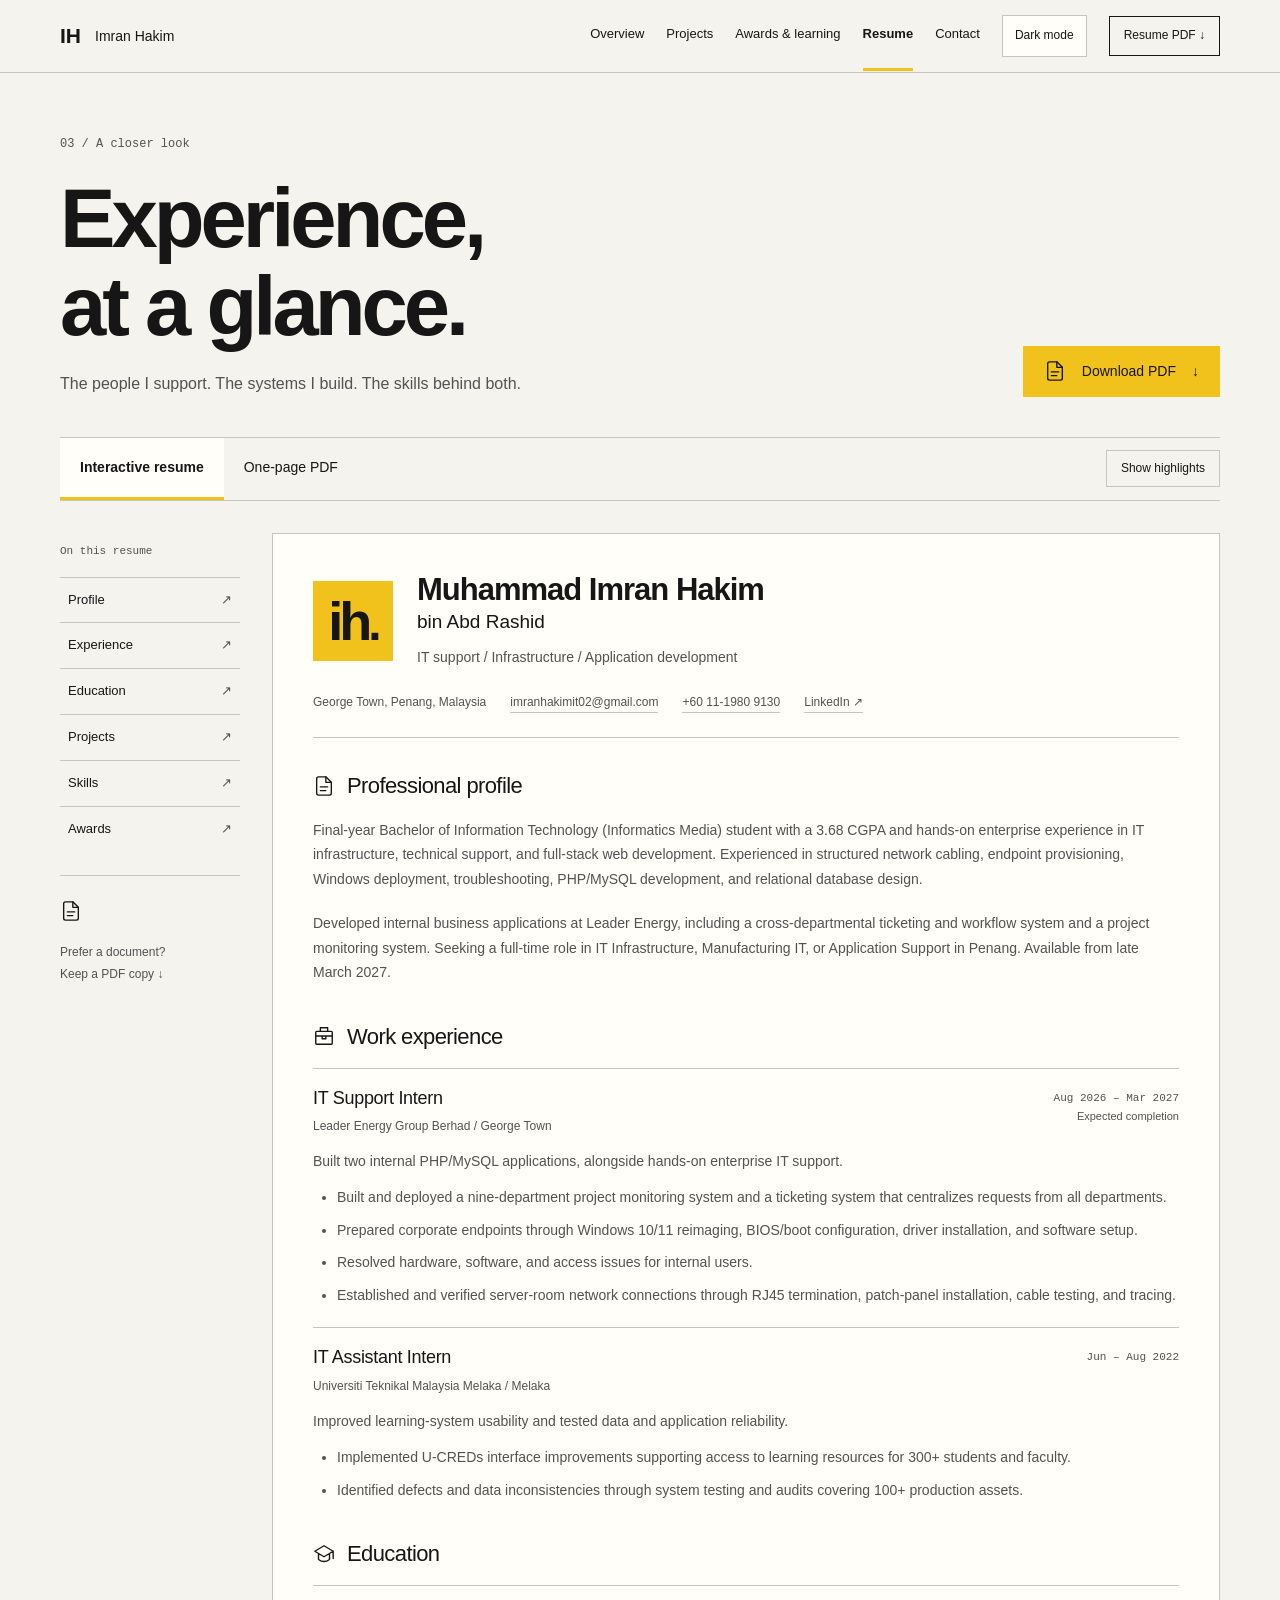
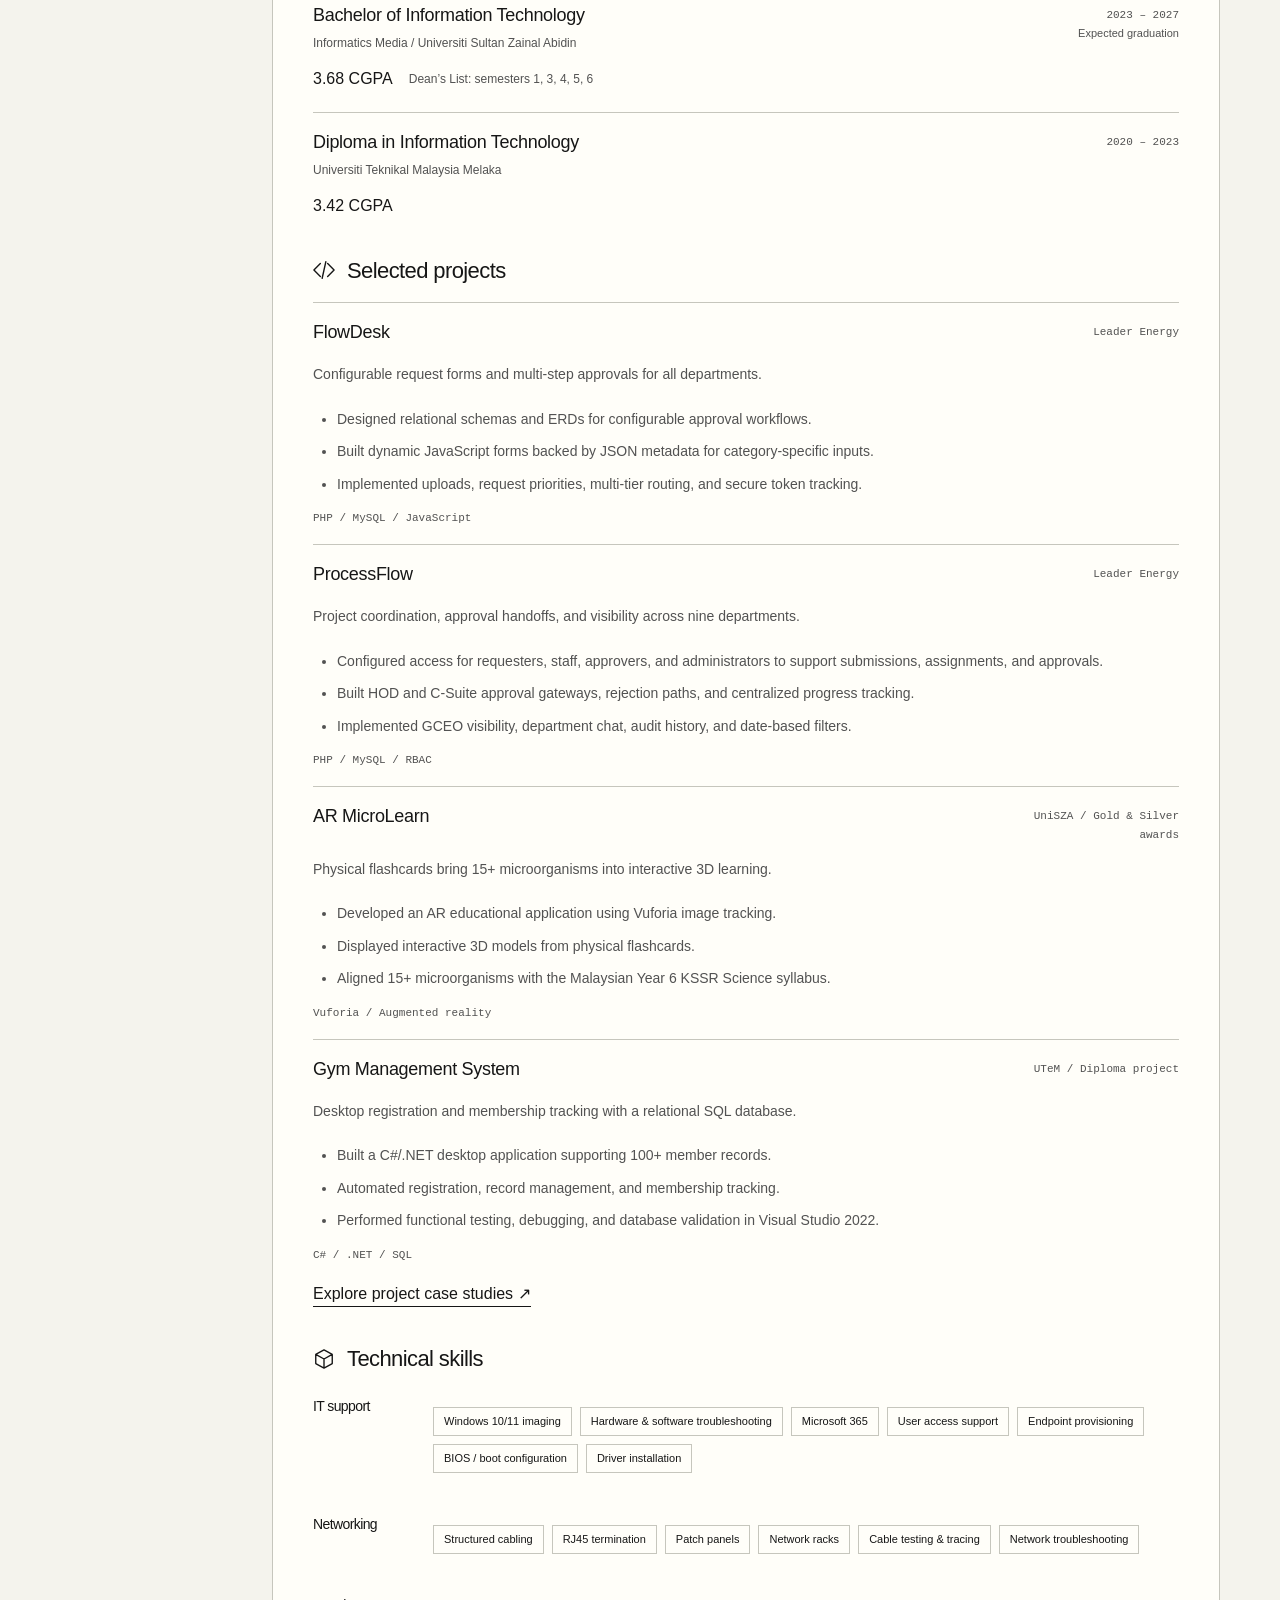
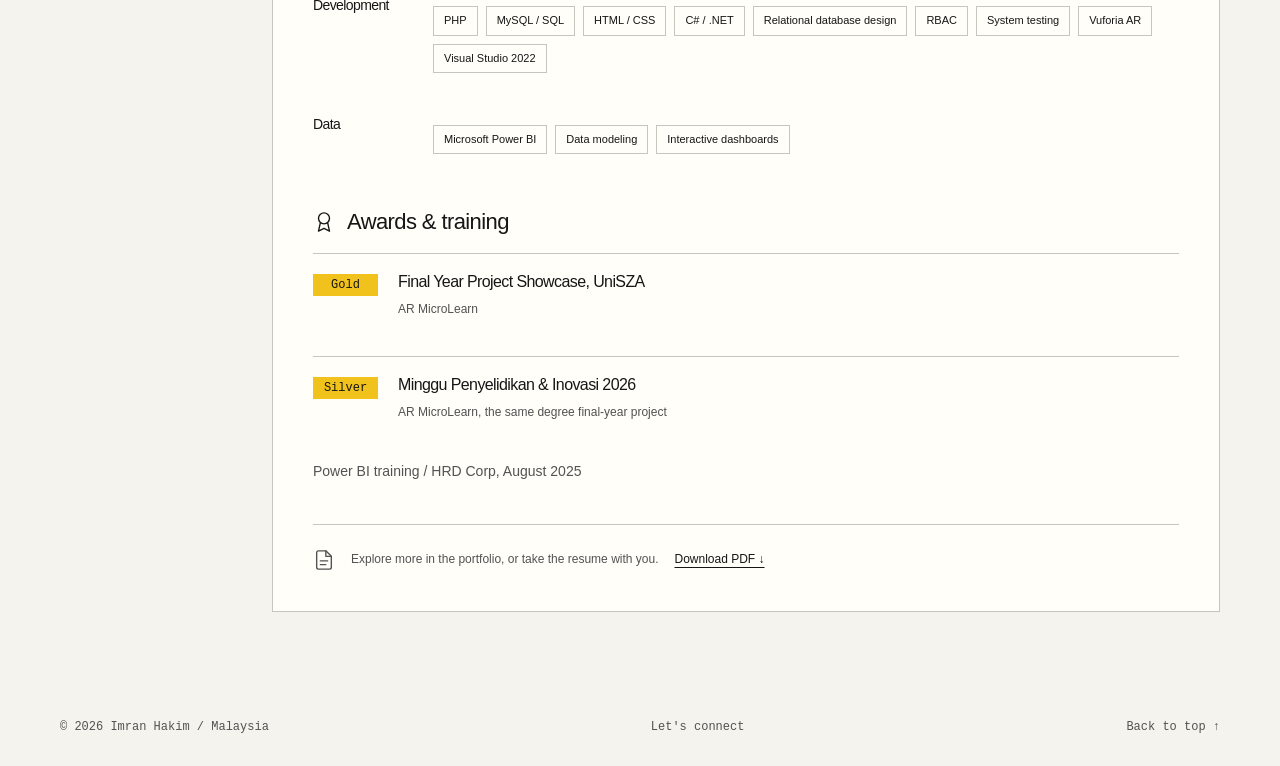
==== resume.html @ 1a6ebb94 "Add files via upload" ====
<!doctype html>
<html lang="en">

  <head>
    <meta charset="utf-8">
    <meta name="viewport" content="width=device-width,initial-scale=1">
    <meta name="description" content="Muhammad Imran Hakim: IT support, infrastructure and application development portfolio.">
    <title>Resume | Imran Hakim</title>
    <link rel="stylesheet" href="styles.css">
    <script src="app.js" defer></script>
  </head>

  <body>
    <a class="skip" href="#main">Skip to content</a>

    <header>
      <nav class="wrap" aria-label="Main navigation">
        <a class="brand" href="index.html" aria-label="Imran Hakim home">IH<span class="brand-name">Imran Hakim</span>
        </a>
        <button id="menu" aria-expanded="false" aria-controls="links">Menu</button>
        <div id="links" class="">
          <a href="index.html">Overview</a>
          <a href="project.html">Projects</a>
          <a href="certs.html">Awards &amp; learning</a>
          <a href="resume.html" aria-current="page">Resume</a>
          <a href="contact.html">Contact</a>
          <button id="theme-toggle" aria-label="Switch colour theme" aria-pressed="false">Dark mode</button>
          <a class="resume" href="assets/Resume_Muhammad%20Imran%20Hakim.pdf" download="">Resume PDF <span aria-hidden="true">↓</span>
          </a>
        </div>
      </nav>
    </header>
    <main id="main">
      <section class="wrap resume-intro">
        <div>
          <span class="page-index">03 / A closer look</span>
          <h1>Experience,<br/>at a glance.</h1>
          <p>The people I support. The systems I build. The skills behind both.</p>
        </div>
        <a class="button" href="assets/Resume_Muhammad%20Imran%20Hakim.pdf" download="">
          <svg width="22" height="22" viewBox="0 0 24 24" fill="none" stroke="currentColor" stroke-width="1.5" stroke-linecap="round" stroke-linejoin="round" aria-hidden="true">
            <path d="M14 2H6a2 2 0 0 0-2 2v16a2 2 0 0 0 2 2h12a2 2 0 0 0 2-2V8z">
            </path>
            <path d="M14 2v6h6M8 13h8M8 17h6">
            </path>
          </svg>Download PDF <span aria-hidden="true">↓</span>
        </a>
      </section>
      <section class="wrap resume-workspace" aria-label="Interactive resume">
        <div class="resume-toolbar">
          <div class="resume-views" role="group" aria-label="Resume format">
            <button data-resume-view="web" aria-pressed="true">Interactive resume</button>
            <button data-resume-view="pdf" aria-pressed="false">One-page PDF</button>
          </div>
          <button class="resume-density" aria-pressed="false">Show highlights</button>
        </div>
        <div class="resume-layout">
          <aside class="resume-sidebar">
            <span class="resume-sidebar-label">On this resume</span>
            <nav aria-label="resume sections">
              <a href="#resume-profile">Profile<span aria-hidden="true">↗</span>
              </a>
              <a href="#resume-experience">Experience<span aria-hidden="true">↗</span>
              </a>
              <a href="#resume-education">Education<span aria-hidden="true">↗</span>
              </a>
              <a href="#resume-projects">Projects<span aria-hidden="true">↗</span>
              </a>
              <a href="#resume-skills">Skills<span aria-hidden="true">↗</span>
              </a>
              <a href="#resume-awards">Awards<span aria-hidden="true">↗</span>
              </a>
            </nav>
            <div class="resume-sidebar-note">
              <svg width="22" height="22" viewBox="0 0 24 24" fill="none" stroke="currentColor" stroke-width="1.5" stroke-linecap="round" stroke-linejoin="round" aria-hidden="true">
                <path d="M14 2H6a2 2 0 0 0-2 2v16a2 2 0 0 0 2 2h12a2 2 0 0 0 2-2V8z">
                </path>
                <path d="M14 2v6h6M8 13h8M8 17h6">
                </path>
              </svg>
              <p>Prefer a document?<br/>
                <a href="assets/Resume_Muhammad%20Imran%20Hakim.pdf" download="">Keep a PDF copy ↓</a>
              </p>
            </div>
          </aside>
          <article class="resume-sheet" aria-label="Muhammad Imran Hakim resume">
            <div class="cv-masthead">
              <div class="cv-logo" aria-hidden="true">ih<span>.</span>
              </div>
              <div>
                <h2>Muhammad Imran Hakim<span>bin Abd Rashid</span>
                </h2>
                <p>IT support / Infrastructure / Application development</p>
              </div>
            </div>
            <div class="cv-contact">
              <span>George Town, Penang, Malaysia</span>
              <a href="mailto:imranhakimit02@gmail.com">imranhakimit02@gmail.com</a>
              <a href="tel:+601119809130">+60 11-1980 9130</a>
              <a href="https://www.linkedin.com/in/imran-hakim-0b195a366/" target="_blank" rel="noopener noreferrer">LinkedIn ↗</a>
            </div>
            <section>
              <h2 id="resume-profile" class="cv-heading">
                <svg width="22" height="22" viewBox="0 0 24 24" fill="none" stroke="currentColor" stroke-width="1.5" stroke-linecap="round" stroke-linejoin="round" aria-hidden="true">
                  <path d="M14 2H6a2 2 0 0 0-2 2v16a2 2 0 0 0 2 2h12a2 2 0 0 0 2-2V8z">
                  </path>
                  <path d="M14 2v6h6M8 13h8M8 17h6">
                  </path>
                </svg>Professional profile</h2>
              <p>Final-year Bachelor of Information Technology (Informatics Media) student with a 3.68 CGPA and hands-on enterprise experience in IT infrastructure, technical support, and full-stack web development. Experienced in structured network cabling, endpoint provisioning, Windows deployment, troubleshooting, PHP/MySQL development, and relational database design.</p>
              <p class="cv-detail">Developed internal business applications at Leader Energy, including a cross-departmental ticketing and workflow system and a project monitoring system. Seeking a full-time role in IT Infrastructure, Manufacturing IT, or Application Support in Penang. Available from late March 2027.</p>
            </section>
            <section>
              <h2 id="resume-experience" class="cv-heading">
                <svg width="22" height="22" viewBox="0 0 24 24" fill="none" stroke="currentColor" stroke-width="1.5" stroke-linecap="round" stroke-linejoin="round" aria-hidden="true">
                  <rect x="3" y="7" width="18" height="14" rx="1">
                  </rect>
                  <path d="M8 7V3h8v4M3 12h18M10 12v3h4v-3">
                  </path>
                </svg>Work experience</h2>
              <div class="cv-entry">
                <div class="cv-entry-top">
                  <div>
                    <h3>IT Support Intern</h3>
                    <p>Leader Energy Group Berhad / George Town</p>
                  </div>
                  <span>Aug 2026 – Mar 2027<br/>
                    <small>Expected completion</small>
                  </span>
                </div>
                <p class="cv-highlight">Built two internal PHP/MySQL applications, alongside hands-on enterprise IT support.</p>
                <ul class="cv-detail">
                  <li>Built and deployed a nine-department project monitoring system and a ticketing system that centralizes requests from all departments.</li>
                  <li>Prepared corporate endpoints through Windows 10/11 reimaging, BIOS/boot configuration, driver installation, and software setup.</li>
                  <li>Resolved hardware, software, and access issues for internal users.</li>
                  <li>Established and verified server-room network connections through RJ45 termination, patch-panel installation, cable testing, and tracing.</li>
                </ul>
              </div>
              <div class="cv-entry">
                <div class="cv-entry-top">
                  <div>
                    <h3>IT Assistant Intern</h3>
                    <p>Universiti Teknikal Malaysia Melaka / Melaka</p>
                  </div>
                  <span>Jun – Aug 2022</span>
                </div>
                <p class="cv-highlight">Improved learning-system usability and tested data and application reliability.</p>
                <ul class="cv-detail">
                  <li>Implemented U-CREDs interface improvements supporting access to learning resources for 300+ students and faculty.</li>
                  <li>Identified defects and data inconsistencies through system testing and audits covering 100+ production assets.</li>
                </ul>
              </div>
            </section>
            <section>
              <h2 id="resume-education" class="cv-heading">
                <svg width="22" height="22" viewBox="0 0 24 24" fill="none" stroke="currentColor" stroke-width="1.5" stroke-linecap="round" stroke-linejoin="round" aria-hidden="true">
                  <path d="m2 9 10-6 10 6-10 6zM6 12v6c4 3 8 3 12 0v-6M22 9v8">
                  </path>
                </svg>Education</h2>
              <div class="cv-entry">
                <div class="cv-entry-top">
                  <div>
                    <h3>Bachelor of Information Technology</h3>
                    <p>Informatics Media / Universiti Sultan Zainal Abidin</p>
                  </div>
                  <span>2023 – 2027<br/>
                    <small>Expected graduation</small>
                  </span>
                </div>
                <div class="cv-academic">
                  <strong>3.68 CGPA</strong>
                  <span>Dean’s List: semesters 1, 3, 4, 5, 6</span>
                </div>
              </div>
              <div class="cv-entry">
                <div class="cv-entry-top">
                  <div>
                    <h3>Diploma in Information Technology</h3>
                    <p>Universiti Teknikal Malaysia Melaka</p>
                  </div>
                  <span>2020 – 2023</span>
                </div>
                <div class="cv-academic">
                  <strong>3.42 CGPA</strong>
                </div>
              </div>
            </section>
            <section>
              <h2 id="resume-projects" class="cv-heading">
                <svg width="22" height="22" viewBox="0 0 24 24" fill="none" stroke="currentColor" stroke-width="1.5" stroke-linecap="round" stroke-linejoin="round" aria-hidden="true">
                  <path d="m8 5-7 7 7 7M16 5l7 7-7 7M14 3l-4 18">
                  </path>
                </svg>Selected projects</h2>
              <div class="cv-projects">
                <div class="cv-entry">
                  <div class="cv-entry-top">
                    <h3>FlowDesk</h3>
                    <span>Leader Energy</span>
                  </div>
                  <p>Configurable request forms and multi-step approvals for all departments.</p>
                  <ul class="cv-detail">
                    <li>Designed relational schemas and ERDs for configurable approval workflows.</li>
                    <li>Built dynamic JavaScript forms backed by JSON metadata for category-specific inputs.</li>
                    <li>Implemented uploads, request priorities, multi-tier routing, and secure token tracking.</li>
                  </ul>
                  <span class="cv-stack">PHP / MySQL / JavaScript</span>
                </div>
                <div class="cv-entry">
                  <div class="cv-entry-top">
                    <h3>ProcessFlow</h3>
                    <span>Leader Energy</span>
                  </div>
                  <p>Project coordination, approval handoffs, and visibility across nine departments.</p>
                  <ul class="cv-detail">
                    <li>Configured access for requesters, staff, approvers, and administrators to support submissions, assignments, and approvals.</li>
                    <li>Built HOD and C-Suite approval gateways, rejection paths, and centralized progress tracking.</li>
                    <li>Implemented GCEO visibility, department chat, audit history, and date-based filters.</li>
                  </ul>
                  <span class="cv-stack">PHP / MySQL / RBAC</span>
                </div>
                <div class="cv-entry">
                  <div class="cv-entry-top">
                    <h3>AR MicroLearn</h3>
                    <span>UniSZA / Gold &amp; Silver awards</span>
                  </div>
                  <p>Physical flashcards bring 15+ microorganisms into interactive 3D learning.</p>
                  <ul class="cv-detail">
                    <li>Developed an AR educational application using Vuforia image tracking.</li>
                    <li>Displayed interactive 3D models from physical flashcards.</li>
                    <li>Aligned 15+ microorganisms with the Malaysian Year 6 KSSR Science syllabus.</li>
                  </ul>
                  <span class="cv-stack">Vuforia / Augmented reality</span>
                </div>
                <div class="cv-entry">
                  <div class="cv-entry-top">
                    <h3>Gym Management System</h3>
                    <span>UTeM / Diploma project</span>
                  </div>
                  <p>Desktop registration and membership tracking with a relational SQL database.</p>
                  <ul class="cv-detail">
                    <li>Built a C#/.NET desktop application supporting 100+ member records.</li>
                    <li>Automated registration, record management, and membership tracking.</li>
                    <li>Performed functional testing, debugging, and database validation in Visual Studio 2022.</li>
                  </ul>
                  <span class="cv-stack">C# / .NET / SQL</span>
                </div>
              </div>
              <a class="inline-link" href="project.html">Explore project case studies ↗</a>
            </section>
            <section>
              <h2 id="resume-skills" class="cv-heading">
                <svg width="22" height="22" viewBox="0 0 24 24" fill="none" stroke="currentColor" stroke-width="1.5" stroke-linecap="round" stroke-linejoin="round" aria-hidden="true">
                  <path d="m12 2 9 5v10l-9 5-9-5V7zM3 7l9 5 9-5M12 12v10">
                  </path>
                </svg>Technical skills</h2>
              <div class="cv-skill-groups">
                <div>
                  <h3>IT support</h3>
                  <ul>
                    <li>Windows 10/11 imaging</li>
                    <li>Hardware &amp; software troubleshooting</li>
                    <li>Microsoft 365</li>
                    <li>User access support</li>
                    <li>Endpoint provisioning</li>
                    <li>BIOS / boot configuration</li>
                    <li>Driver installation</li>
                  </ul>
                </div>
                <div>
                  <h3>Networking</h3>
                  <ul>
                    <li>Structured cabling</li>
                    <li>RJ45 termination</li>
                    <li>Patch panels</li>
                    <li>Network racks</li>
                    <li>Cable testing &amp; tracing</li>
                    <li>Network troubleshooting</li>
                  </ul>
                </div>
                <div>
                  <h3>Development</h3>
                  <ul>
                    <li>PHP</li>
                    <li>MySQL / SQL</li>
                    <li>HTML / CSS</li>
                    <li>C# / .NET</li>
                    <li>Relational database design</li>
                    <li>RBAC</li>
                    <li>System testing</li>
                    <li>Vuforia AR</li>
                    <li>Visual Studio 2022</li>
                  </ul>
                </div>
                <div>
                  <h3>Data</h3>
                  <ul>
                    <li>Microsoft Power BI</li>
                    <li>Data modeling</li>
                    <li>Interactive dashboards</li>
                  </ul>
                </div>
              </div>
            </section>
            <section>
              <h2 id="resume-awards" class="cv-heading">
                <svg width="22" height="22" viewBox="0 0 24 24" fill="none" stroke="currentColor" stroke-width="1.5" stroke-linecap="round" stroke-linejoin="round" aria-hidden="true">
                  <circle cx="12" cy="8" r="6">
                  </circle>
                  <path d="m8 13-2 9 6-3 6 3-2-9">
                  </path>
                </svg>Awards &amp; training</h2>
              <div class="cv-award">
                <span>Gold</span>
                <div>
                  <h3>Final Year Project Showcase, UniSZA</h3>
                  <p>AR MicroLearn</p>
                </div>
              </div>
              <div class="cv-award">
                <span>Silver</span>
                <div>
                  <h3>Minggu Penyelidikan &amp; Inovasi 2026</h3>
                  <p>AR MicroLearn, the same degree final-year project</p>
                </div>
              </div>
              <p class="cv-training">Power BI training / HRD Corp, August 2025</p>
            </section>
            <div class="cv-end">
              <svg width="22" height="22" viewBox="0 0 24 24" fill="none" stroke="currentColor" stroke-width="1.5" stroke-linecap="round" stroke-linejoin="round" aria-hidden="true">
                <path d="M14 2H6a2 2 0 0 0-2 2v16a2 2 0 0 0 2 2h12a2 2 0 0 0 2-2V8z">
                </path>
                <path d="M14 2v6h6M8 13h8M8 17h6">
                </path>
              </svg>
              <span>Explore more in the portfolio, or take the resume with you.</span>
              <a href="assets/Resume_Muhammad%20Imran%20Hakim.pdf" download="">Download PDF ↓</a>
            </div>
          </article>
        </div>
      </section>
      <div class="wrap resume-pdf" id="resume-pdf" hidden>
        <p><a href="assets/Resume_Muhammad%20Imran%20Hakim.pdf" target="_blank" rel="noopener noreferrer">Open the one-page resume PDF</a> if the preview is unavailable.</p>
        <iframe data-src="assets/Resume_Muhammad%20Imran%20Hakim.pdf#view=FitH" title="Muhammad Imran Hakim one-page resume">
        </iframe>
      </div>
    </main>
    <footer class="wrap">
      <span>© 2026 Imran Hakim / Malaysia</span>
      <a href="contact.html">Let&#x27;s connect</a>
      <a href="#main">Back to top ↑</a>
    </footer>
  </body>
</html>
---- styles.css ----
/* Carbon-inspired gray themes with the reference portfolio's ivory grid and yellow accent. */
:root {
  color-scheme: light;
  --bg: #f4f3ed;
  --layer: #fffef9;
  --layer-hover: #e9e8e1;
  --text: #161616;
  --secondary: #525252;
  --border: #c6c6bd;
  --strong: #161616;
  --accent: #f1c21b;
  --on-accent: #161616;
  --focus: #0f62fe;
  --font: 'IBM Plex Sans','Segoe UI',Arial,sans-serif;
  --mono: 'IBM Plex Mono',Consolas,monospace;
  --grid: rgba(22,22,22,.09);
}

:root[data-theme=dark] {
  color-scheme: dark;
  --bg: #161616;
  --layer: #262626;
  --layer-hover: #353535;
  --text: #f4f4f4;
  --secondary: #c6c6c6;
  --border: #525252;
  --strong: #f4f4f4;
  --grid: rgba(244,244,244,.06);
}

* {
  box-sizing: border-box;
}

html,body {
  overflow-x: clip;
}

html {
  scroll-behavior: smooth;
  scroll-padding-top: 90px;
}

body {
  margin: 0;
  background: var(--bg);
  color: var(--text);
  font: 16px/1.6 var(--font);
}

a {
  color: inherit;
  text-decoration: none;
}

button {
  font: inherit;
  color: inherit;
  cursor: pointer;
}

a:hover {
  text-decoration: underline;
  text-underline-offset: 5px;
}

:focus-visible {
  outline: 2px solid var(--focus);
  outline-offset: 4px;
}

button:disabled {
  opacity: .5;
  cursor: not-allowed;
}

.wrap {
  width: min(1160px,calc(100% - 96px));
  margin-inline: auto;
}

header {
  border-bottom: 1px solid var(--border);
  background: var(--bg);
  position: sticky;
  top: 0;
  z-index: 20;
}

nav {
  min-height: 72px;
  display: flex;
  align-items: center;
  justify-content: space-between;
  gap: 24px;
}

.brand {
  display: flex;
  align-items: center;
  gap: 14px;
  font-size: 21px;
  font-weight: 700;
}

.brand::first-letter {
  color: var(--text);
}

.brand-name {
  font-size: 14px;
  font-weight: 500;
}

#links {
  display: flex;
  align-items: center;
  gap: 22px;
  font-size: 13px;
}

#links>a:not(.resume) {
  padding-block: 23px;
  border-bottom: 3px solid transparent;
}

#links a[aria-current=page] {
  border-color: var(--accent);
  font-weight: 600;
}

#theme-toggle,#menu {
  border: 1px solid var(--border);
  background: var(--layer);
  padding: 10px 12px;
  font-size: 12px;
}

#theme-toggle:hover,#menu:hover {
  background: var(--layer-hover);
}

#menu {
  display: none;
}

.resume {
  border: 1px solid var(--strong);
  padding: 9px 14px;
  font-size: 12px;
}

.hero {
  padding-block: 48px 0;
  position: relative;
  min-height: 700px;
  background-image: linear-gradient(var(--grid) 1px,transparent 1px),linear-gradient(90deg,var(--grid) 1px,transparent 1px);
  background-size: 80px 80px;
}

.location,.page-index {
  font: 12px/1.5 var(--mono);
  color: var(--secondary);
}

h1,h2,h3 {
  min-width: 0;
  overflow-wrap: break-word;
  line-height: 1.06;
}

h1 {
  font-size: clamp(76px,11vw,152px);
  font-weight: 700;
  letter-spacing: -8px;
  margin: 28px 0;
}

.hero-period {
  color: var(--accent);
}

.hero-statement {
  font-size: clamp(24px,3.1vw,42px);
  line-height: 1.3;
  letter-spacing: -1px;
  max-width: 890px;
  color: var(--text);
}

p {
  margin: 0 0 20px;
  color: var(--secondary);
}

.actions {
  display: flex;
  gap: 16px;
  flex-wrap: wrap;
  margin-top: 28px;
}

.button,.secondary {
  min-height: 48px;
  padding: 13px 20px;
  display: inline-flex;
  align-items: center;
  gap: 40px;
  border: 1px solid var(--strong);
  font-size: 14px;
}

.button {
  background: var(--accent);
  color: var(--on-accent);
  border-color: var(--accent);
}

.button:hover {
  background: var(--text);
  color: var(--bg);
  text-decoration: none;
}

.secondary:hover {
  background: var(--layer-hover);
  text-decoration: none;
}

.hero-foot {
  display: flex;
  justify-content: space-between;
  gap: 20px;
  font: 12px/1.5 var(--mono);
  color: var(--secondary);
  border-block: 1px solid var(--border);
  margin-top: 48px;
  padding: 18px 0;
}

.section {
  padding-block: 88px;
}

.heading {
  display: flex;
  justify-content: space-between;
  gap: 32px;
  align-items: end;
  margin-bottom: 36px;
}

h2 {
  font-size: clamp(32px,4vw,48px);
  font-weight: 500;
  letter-spacing: -1.8px;
  margin: 0 0 28px;
}

.heading h2 {
  max-width: 620px;
  margin: 0;
}

.heading p {
  font-size: 14px;
  margin: 0;
  max-width: 330px;
}

h3 {
  font-size: 25px;
  letter-spacing: -.6px;
  font-weight: 500;
  margin: 20px 0 14px;
}

.split {
  display: grid;
  grid-template-columns: repeat(2,minmax(0,1fr));
  gap: 64px;
}

.about {
  border-bottom: 1px solid var(--border);
}

.education article {
  border-top: 1px solid var(--border);
  padding: 24px 0;
}

.education small,.timeline small {
  font: 12px/1.6 var(--mono);
  color: var(--secondary);
}

.education strong {
  font-size: 32px;
  font-weight: 500;
}

.education p {
  font-size: 14px;
  margin-bottom: 8px;
}

.inline-link {
  display: inline-block;
  border-bottom: 1px solid var(--strong);
  margin-top: 20px;
}

.skills article {
  display: grid;
  grid-template-columns: minmax(0,1fr) minmax(0,1.5fr);
  gap: 32px;
  border-top: 1px solid var(--border);
  padding-block: 24px;
}

.skills h3 {
  margin: 0;
  font-size: 21px;
}

.skills p {
  margin: 0;
  font-size: 15px;
}

.dark {
  background: var(--layer);
}

.timeline article {
  padding-block: 24px;
  border-top: 1px solid var(--border);
}

.timeline p {
  font-size: 14px;
}

.journal-section {
  border-bottom: 1px solid var(--border);
}

details {
  border-top: 1px solid var(--border);
}

details:last-child {
  border-bottom: 1px solid var(--border);
}

summary {
  cursor: pointer;
  list-style: none;
  padding: 20px 16px;
  display: flex;
  align-items: center;
  gap: 24px;
  font-size: 16px;
  background: var(--layer);
}

summary:hover {
  background: var(--layer-hover);
}

summary::-webkit-details-marker {
  display: none;
}

summary::after {
  content: '';
  display: block;
  flex-shrink: 0;
  width: 8px;
  height: 8px;
  border-right: 1.5px solid var(--text);
  border-bottom: 1.5px solid var(--text);
  transform: rotate(45deg);
  margin: 0 4px 4px auto;
}

details[open]>summary::after {
  transform: rotate(225deg);
  margin-top: 8px;
}

summary small {
  font: 12px var(--mono);
  color: var(--secondary);
  min-width: 155px;
}

summary strong {
  font-weight: 500;
}

details>p {
  padding: 20px 16px;
  margin: 0;
  background: var(--layer);
  font-size: 14px;
}

.page-intro {
  padding-block: 64px 48px;
  border-bottom: 1px solid var(--border);
}

.page-intro h1 {
  font-size: clamp(64px,8vw,110px);
  letter-spacing: -5px;
  margin-bottom: 28px;
}

.page-intro p {
  max-width: 600px;
  font-size: 19px;
}

.filters {
  display: flex;
  gap: 0;
  margin-bottom: 32px;
  border-bottom: 1px solid var(--border);
  overflow: auto;
}

.filters button {
  background: transparent;
  border: 0;
  border-bottom: 3px solid transparent;
  white-space: nowrap;
  padding: 14px 24px;
  font-size: 14px;
}

.filters button[aria-pressed=true] {
  border-bottom-color: var(--accent);
  background: var(--layer);
  font-weight: 600;
}

.filters button:hover {
  background: var(--layer-hover);
}

.projects {
  display: grid;
  grid-template-columns: repeat(2,minmax(0,1fr));
  gap: 24px;
}

.project {
  background: var(--layer);
  border: 1px solid var(--border);
}

.project[hidden] {
  display: none;
}

.art {
  min-height: 230px;
  display: flex;
  flex-direction: column;
  justify-content: space-between;
  padding: 28px;
  background-image: linear-gradient(var(--grid) 1px,transparent 1px),linear-gradient(90deg,var(--grid) 1px,transparent 1px);
  background-size: 28px 28px;
  border-bottom: 1px solid var(--border);
}

.art-title {
  font-size: 40px;
  font-weight: 600;
  letter-spacing: -2px;
}

.art-foot {
  font: 12px var(--mono);
}

.route {
  display: flex;
  gap: 12px;
  align-items: center;
}

.route span {
  flex: 1;
  padding: 12px 4px;
  border-bottom: 2px solid var(--accent);
  font-size: 14px;
}

.body {
  padding: 28px;
}

.meta {
  display: flex;
  justify-content: space-between;
  gap: 12px;
  font: 11px var(--mono);
  color: var(--secondary);
}

.body p {
  font-size: 15px;
}

.project-bottom {
  display: flex;
  justify-content: space-between;
  align-items: center;
  gap: 16px;
  flex-wrap: wrap;
  margin-top: 32px;
  font: 11px var(--mono);
}

.open {
  border: 0;
  border-bottom: 1px solid var(--strong);
  padding: 8px 0;
  background: transparent;
  font: 13px var(--font);
}

.open:hover {
  color: var(--secondary);
}

.note {
  font-size: 12px;
  margin-top: 24px;
}

.award-grid {
  display: grid;
  grid-template-columns: repeat(2,minmax(0,1fr));
  gap: 24px;
}

.award {
  background: var(--layer);
  border: 1px solid var(--border);
  padding: 32px;
  min-height: 250px;
}

.award-number {
  display: inline-block;
  background: var(--accent);
  color: var(--on-accent);
  padding: 4px 12px;
  font: 12px var(--mono);
}

.award p {
  font-size: 14px;
}

.contact {
  background: var(--layer);
}

.contact h2 {
  font-size: clamp(40px,6vw,72px);
}

.contact p {
  max-width: 540px;
}

.email {
  font-size: clamp(19px,3vw,38px);
  overflow-wrap: anywhere;
  border-bottom: 2px solid var(--accent);
}

.contact-links {
  display: flex;
  align-items: center;
  gap: 28px;
  flex-wrap: wrap;
  margin-top: 32px;
  font-size: 14px;
}

#copy {
  background: transparent;
  border: 1px solid var(--border);
  padding: 12px 16px;
}

#copy:hover {
  background: var(--layer-hover);
}

footer {
  padding-block: 28px;
  display: flex;
  justify-content: space-between;
  gap: 20px;
  font: 12px var(--mono);
  color: var(--secondary);
}

dialog {
  background: var(--layer);
  color: var(--text);
  border: 1px solid var(--border);
  width: min(720px,calc(100% - 32px));
  max-height: 85dvh;
  padding: 32px;
}

dialog::backdrop {
  background: var(--text);
  opacity: .5;
}

.dialog-top {
  display: flex;
  justify-content: space-between;
  align-items: center;
  border-bottom: 1px solid var(--border);
  padding-bottom: 20px;
  font-size: 13px;
}

#close {
  border: 0;
  background: transparent;
  padding: 8px;
}

dialog h2 {
  margin-top: 28px;
}

dialog h3 {
  font-size: 20px;
}

dialog p,dialog li {
  font-size: 15px;
  color: var(--secondary);
}

.tags {
  font: 12px var(--mono);
}

.skip {
  position: fixed;
  z-index: 50;
  transform: translateY(-150%);
  background: var(--accent);
  color: var(--on-accent);
  padding: 12px;
}

.skip:focus {
  transform: translateY(0);
}

@media (max-width:1000px) {
  .wrap {
    width: calc(100% - 48px);
  }
  #links {
    gap: 14px;
  }
  .brand-name {
    display: none;
  }
  #links a {
    font-size: 12px;
  }
  .split {
    gap: 32px;
  }
  .hero {
    min-height: 650px;
  }
  h1 {
    letter-spacing: -5px;
  }
  .heading {
    align-items: start;
  }
}

@media (max-width:700px) {
  .wrap {
    width: calc(100% - 40px);
  }
  nav {
    min-height: 64px;
    flex-wrap: wrap;
    padding-block: 12px;
  }
  #menu {
    display: block;
  }
  .brand-name {
    display: inline;
  }
  #links {
    width: 100%;
    flex-wrap: wrap;
    gap: 16px;
    padding-bottom: 12px;
  }
  .js #links:not(.is-open) {
    display: none;
  }
  #links>a:not(.resume) {
    padding-block: 8px;
  }
  .hero {
    padding-top: 40px;
    min-height: 610px;
    background-size: 48px 48px;
  }
  h1 {
    font-size: clamp(70px,20vw,120px);
    letter-spacing: -5px;
    margin-block: 32px;
  }
  .hero-statement {
    font-size: 25px;
    letter-spacing: -.5px;
  }
  .hero-foot {
    font-size: 10px;
    flex-direction: column;
    gap: 8px;
    margin-top: 36px;
  }
  .section {
    padding-block: 56px;
  }
  .heading {
    flex-direction: column;
    gap: 16px;
  }
  .split,.projects,.award-grid {
    grid-template-columns: minmax(0,1fr);
    gap: 32px;
  }
  .skills article {
    grid-template-columns: minmax(0,1fr);
    gap: 16px;
  }
  summary {
    gap: 12px;
    flex-wrap: wrap;
  }
  summary small {
    width: 100%;
  }
  summary strong {
    max-width: 85%;
  }
  .page-intro {
    padding-block: 48px 32px;
  }
  .page-intro h1 {
    font-size: 64px;
    letter-spacing: -3px;
  }
  .page-intro p {
    font-size: 17px;
  }
  .filters button {
    padding-inline: 16px;
    font-size: 12px;
  }
  .route {
    gap: 8px;
  }
  .art {
    padding: 24px;
  }
  .body {
    padding: 24px;
  }
  .meta {
    font-size: 10px;
  }
  .contact-links {
    gap: 20px;
  }
  .email {
    font-size: 20px;
  }
  footer {
    flex-wrap: wrap;
    font-size: 10px;
  }
  dialog {
    padding: 24px;
  }
}

@media (prefers-reduced-motion:reduce) {
  html {
    scroll-behavior: auto;
  }
  *,*::before,*::after {
    transition: none!important;
    animation: none!important;
  }
}

/* Shared list, dialog, and touch interaction defaults. */
ul {
  list-style: disc;
  padding-left: 1.5rem;
}

dialog {
  margin: auto;
}

button,a,summary {
  touch-action: manipulation;
}

.contact-links #status {
  font-size: 13px;
}

#root {
  min-height: 100dvh;
}

/* Interactive resume: a document surface with a persistent section index. */
.resume-intro {
  padding-block: 56px 40px;
  display: flex;
  align-items: end;
  justify-content: space-between;
  gap: 32px;
}

.resume-intro h1 {
  font-size: clamp(56px,6.5vw,88px);
  letter-spacing: -4px;
  margin: 20px 0;
}

.resume-intro p {
  max-width: 560px;
  margin: 0;
}

.resume-intro .button {
  gap: 16px;
  flex-shrink: 0;
}

.resume-workspace {
  padding-bottom: 80px;
}

.resume-toolbar {
  display: flex;
  justify-content: space-between;
  align-items: center;
  border-block: 1px solid var(--border);
  gap: 16px;
  min-height: 64px;
  margin-bottom: 32px;
}

.resume-views {
  display: flex;
  align-self: stretch;
}

.resume-views button {
  background: transparent;
  border: 0;
  border-bottom: 3px solid transparent;
  padding: 16px 20px;
  font-size: 14px;
}

.resume-views button[aria-pressed=true] {
  border-color: var(--accent);
  background: var(--layer);
  font-weight: 600;
}

.resume-views button:hover,.resume-density:hover {
  background: var(--layer-hover);
}

.resume-density {
  background: transparent;
  border: 1px solid var(--border);
  padding: 8px 14px;
  font-size: 12px;
}

.resume-layout {
  display: grid;
  grid-template-columns: 180px minmax(0,1fr);
  gap: 32px;
  align-items: start;
}

.resume-sidebar {
  position: sticky;
  top: 104px;
}

.resume-sidebar-label {
  font: 11px var(--mono);
  color: var(--secondary);
  display: block;
  margin: 12px 0 20px;
}

.resume-sidebar nav {
  display: flex;
  flex-direction: column;
  align-items: stretch;
  gap: 0;
  min-height: 0;
}

.resume-sidebar nav a {
  display: flex;
  justify-content: space-between;
  border-top: 1px solid var(--border);
  padding: 12px 8px;
  font-size: 13px;
}

.resume-sidebar nav a:hover {
  background: var(--layer);
  text-decoration: none;
}

.resume-sidebar nav a span {
  color: var(--secondary);
}

.resume-sidebar-note {
  border-top: 1px solid var(--border);
  padding-top: 24px;
  margin-top: 24px;
}

.resume-sidebar-note svg {
  margin-bottom: 12px;
}

.resume-sidebar-note p {
  font-size: 12px;
  line-height: 1.8;
}

.resume-sheet {
  padding: 40px;
  background: var(--layer);
  border: 1px solid var(--border);
}

.cv-masthead {
  display: flex;
  gap: 24px;
  align-items: center;
}

.cv-logo {
  width: 80px;
  height: 80px;
  flex-shrink: 0;
  background: var(--accent);
  color: var(--on-accent);
  font-size: 54px;
  font-weight: 700;
  line-height: 80px;
  letter-spacing: -4px;
  text-align: center;
}

.cv-logo span {
  font-size: 48px;
}

.cv-masthead h2 {
  font-size: 31px;
  letter-spacing: -1px;
  margin: 0 0 12px;
  font-weight: 600;
}

.cv-masthead h2 span {
  display: block;
  font-size: 19px;
  font-weight: 400;
  letter-spacing: 0;
  margin-top: 6px;
}

.cv-masthead p {
  font-size: 12px;
  margin: 0;
}

.cv-contact {
  display: flex;
  flex-wrap: wrap;
  gap: 8px 24px;
  font-size: 12px;
  padding: 24px 0;
  border-bottom: 1px solid var(--border);
  margin-bottom: 36px;
  color: var(--secondary);
}

.cv-contact a {
  border-bottom: 1px solid var(--border);
}

.resume-sheet>section {
  margin-bottom: 40px;
}

.cv-heading {
  display: flex;
  align-items: center;
  gap: 12px;
  font-size: 22px;
  font-weight: 500;
  letter-spacing: -.6px;
  margin-bottom: 20px;
  scroll-margin-top: 100px;
}

.cv-heading svg {
  flex-shrink: 0;
}

.resume-sheet p,.resume-sheet li {
  font-size: 14px;
  line-height: 1.75;
}

.cv-entry {
  border-top: 1px solid var(--border);
  padding-top: 20px;
  margin-top: 20px;
}

.cv-entry-top {
  display: flex;
  justify-content: space-between;
  gap: 24px;
  align-items: start;
  margin-bottom: 12px;
}

.cv-entry-top h3 {
  font-size: 18px;
  margin: 0 0 8px;
  letter-spacing: -.3px;
}

.cv-entry-top p {
  font-size: 12px;
  margin: 0;
}

.cv-entry-top>span {
  font: 11px/1.7 var(--mono);
  text-align: right;
  color: var(--secondary);
  max-width: 190px;
  flex-shrink: 0;
}

.cv-entry-top small {
  font: 11px var(--font);
}

.cv-entry ul {
  margin: 12px 0 16px;
  color: var(--secondary);
}

.cv-entry li {
  margin-bottom: 8px;
}

.cv-highlight {
  margin-bottom: 12px;
}

.cv-academic {
  display: flex;
  flex-wrap: wrap;
  gap: 16px;
  align-items: center;
  font-size: 12px;
  color: var(--secondary);
}

.cv-academic strong {
  color: var(--text);
  font-size: 16px;
  font-weight: 500;
}

.cv-stack {
  font: 11px var(--mono);
  color: var(--secondary);
  display: block;
}

.cv-skill-groups>div {
  display: grid;
  grid-template-columns: 100px minmax(0,1fr);
  gap: 20px;
  margin-bottom: 20px;
}

.cv-skill-groups h3 {
  font-size: 14px;
  margin: 8px 0;
}

.cv-skill-groups ul {
  list-style: none;
  padding: 0;
  display: flex;
  flex-wrap: wrap;
  gap: 8px;
}

.cv-skill-groups li {
  border: 1px solid var(--border);
  padding: 4px 10px;
  font-size: 11px;
}

.cv-award {
  display: flex;
  align-items: start;
  gap: 20px;
  border-top: 1px solid var(--border);
  padding-top: 20px;
  margin-top: 20px;
}

.cv-award>span {
  background: var(--accent);
  color: var(--on-accent);
  padding: 4px 8px;
  font: 12px var(--mono);
  min-width: 65px;
  text-align: center;
}

.cv-award h3 {
  font-size: 16px;
  margin: 0 0 8px;
}

.cv-award p {
  font-size: 12px;
  margin-bottom: 16px;
}

.cv-training {
  margin: 20px 0 0;
}

.cv-end {
  display: flex;
  flex-wrap: wrap;
  gap: 16px;
  align-items: center;
  border-top: 1px solid var(--border);
  padding-top: 24px;
  font-size: 12px;
  color: var(--secondary);
}

.cv-end a {
  color: var(--text);
  text-decoration: underline;
  text-underline-offset: 4px;
}

.is-compact .cv-detail {
  display: none;
}

.resume-pdf {
  border: 1px solid var(--border);
  background: var(--layer);
}

.resume-pdf p {
  padding: 16px 20px;
  font-size: 13px;
  margin: 0;
}

.resume-pdf p a {
  text-decoration: underline;
}

.resume-pdf iframe {
  display: block;
  width: 100%;
  height: 850px;
  height: 80dvh;
  border: 0;
  border-top: 1px solid var(--border);
}

@media (max-width:1100px) and (min-width:701px) {
  #links {
    gap: 12px;
  }
  .brand-name {
    display: none;
  }
  #links a,#theme-toggle {
    font-size: 11px;
  }
  .resume-layout {
    grid-template-columns: 150px minmax(0,1fr);
    gap: 24px;
  }
  .resume-sheet {
    padding: 28px;
  }
  .cv-masthead h2 {
    font-size: 26px;
  }
}

@media (max-width:700px) {
  .resume-intro {
    padding-block: 40px 28px;
    flex-direction: column;
    align-items: start;
    gap: 24px;
  }
  .resume-intro h1 {
    font-size: 58px;
    letter-spacing: -3px;
  }
  .resume-toolbar {
    flex-wrap: wrap;
    gap: 12px;
    padding-bottom: 12px;
  }
  .resume-views {
    width: 100%;
  }
  .resume-views button {
    font-size: 13px;
    flex: 1;
    padding-inline: 12px;
  }
  .resume-layout {
    grid-template-columns: minmax(0,1fr);
    gap: 20px;
  }
  .resume-sidebar {
    position: static;
    min-width: 0;
  }
  .resume-sidebar-label,.resume-sidebar-note {
    display: none;
  }
  .resume-sidebar nav {
    flex-direction: row;
    flex-wrap: wrap;
    gap: 8px;
    padding: 0;
  }
  .resume-sidebar nav a {
    border: 1px solid var(--border);
    padding: 6px 10px;
    font-size: 12px;
    gap: 12px;
  }
  .resume-sheet {
    padding: 24px 20px;
  }
  .cv-masthead {
    gap: 16px;
    align-items: start;
  }
  .cv-logo {
    width: 54px;
    height: 54px;
    font-size: 36px;
    line-height: 54px;
    letter-spacing: -3px;
  }
  .cv-logo span {
    font-size: 32px;
  }
  .cv-masthead h2 {
    font-size: 24px;
    letter-spacing: -.5px;
  }
  .cv-masthead h2 span {
    font-size: 16px;
  }
  .cv-masthead p {
    font-size: 11px;
  }
  .cv-contact {
    gap: 10px;
    font-size: 11px;
    flex-direction: column;
    align-items: start;
    overflow-wrap: anywhere;
  }
  .cv-entry-top {
    flex-direction: column;
    gap: 8px;
  }
  .cv-entry-top>span {
    text-align: left;
    max-width: none;
  }
  .cv-entry-top>span br {
    display: none;
  }
  .cv-entry-top small {
    margin-left: 8px;
  }
  .cv-skill-groups>div {
    grid-template-columns: minmax(0,1fr);
    gap: 4px;
  }
  .cv-heading {
    font-size: 21px;
  }
  .cv-award {
    gap: 12px;
  }
  .cv-award>span {
    min-width: 56px;
  }
  .resume-pdf iframe {
    height: 650px;
  }
}

[hidden] {
  display: none!important;
}

.close-case {
  border: 0;
  background: transparent;
  padding: 8px;
}

#resume-pdf {
  margin-bottom: 80px;
}

.resume-sidebar nav {
  min-height: 0;
}

/* Project repositories and internship photography. */
.repo-link {
  display: inline-block;
  font-size: 13px;
  border-bottom: 1px solid var(--strong);
  margin-bottom: 18px;
}

.project-photo {
  display: block;
  width: 100%;
  height: 280px;
  object-fit: cover;
  object-position: center 40%;
  border-bottom: 1px solid var(--border);
}

.photo-dialog {
  width: min(1000px,calc(100% - 32px));
}

.photo-gallery {
  display: grid;
  grid-template-columns: repeat(2,minmax(0,1fr));
  gap: 24px;
}

.photo-gallery figure {
  margin: 0;
  min-width: 0;
}

.photo-gallery a {
  display: block;
  background: var(--bg);
  border: 1px solid var(--border);
}

.photo-gallery img {
  display: block;
  width: 100%;
  height: 330px;
  object-fit: contain;
}

.photo-gallery figcaption {
  font-size: 13px;
  color: var(--secondary);
  margin-top: 10px;
}

.photo-hint {
  font-size: 13px;
}

.photo-dialog .dialog-top {
  position: sticky;
  top: -32px;
  background: var(--layer);
  z-index: 1;
}

.photo-dialog .close-case {
  flex-shrink: 0;
}

@media (max-width:700px) {
  .project-photo {
    height: 240px;
  }
  .photo-gallery {
    grid-template-columns: minmax(0,1fr);
  }
  .photo-gallery img {
    height: 360px;
  }
  .photo-dialog .dialog-top {
    top: -24px;
  }
}

/* Actual project interfaces, shared by cards and case studies. */
.project-screenshot {
  display: block;
  width: 100%;
  height: auto;
  aspect-ratio: 3/2;
  object-fit: contain;
  background: #f5f5f7;
  border-bottom: 1px solid var(--border);
}

.case-screenshot {
  margin: 24px 0;
}

.case-video {
  display: block;
  width: 100%;
  max-height: 50dvh;
  background: #000;
}

.case-screenshot a {
  display: block;
  border: 1px solid var(--border);
  background: #f5f5f7;
}

.case-screenshot img {
  display: block;
  width: 100%;
  height: auto;
}

.case-screenshot figcaption {
  font-size: 12px;
  line-height: 1.5;
  color: var(--secondary);
  margin-top: 8px;
}

.portfolio-download {
  margin-top: 8px;
}
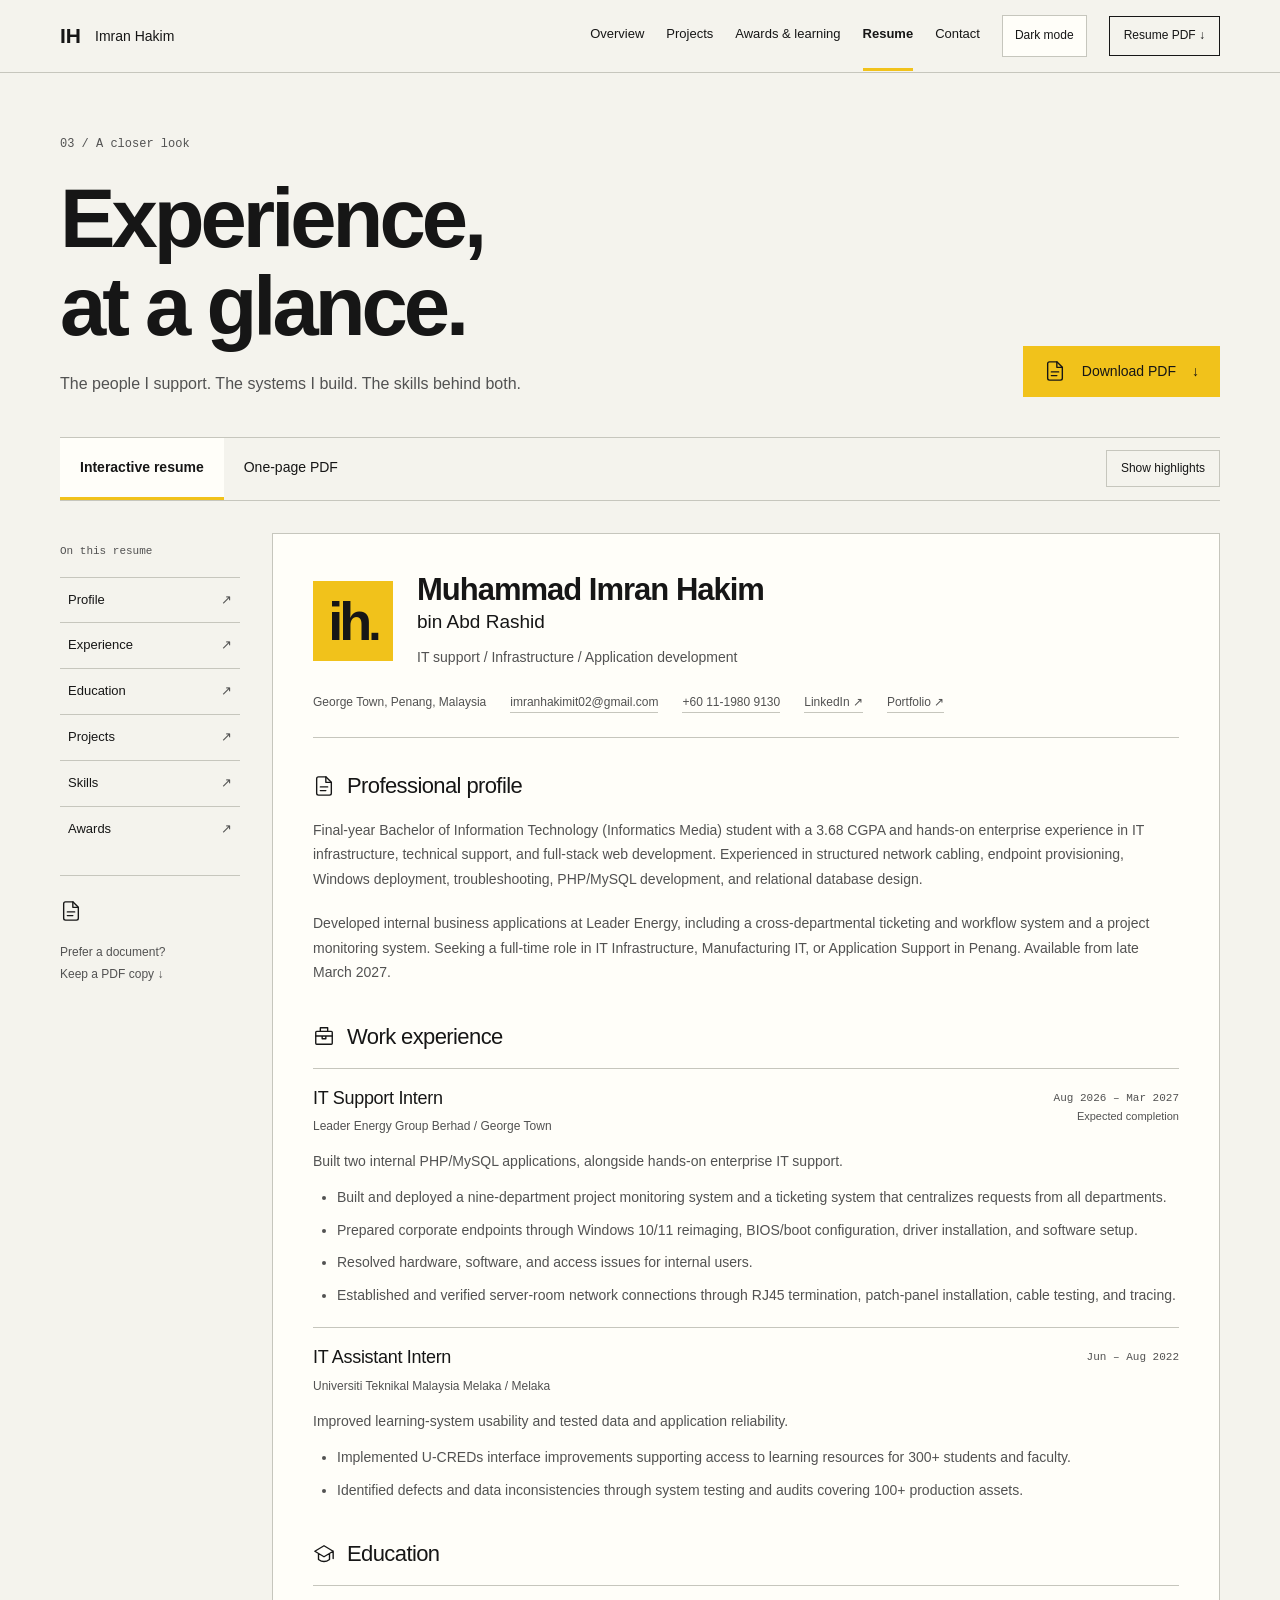
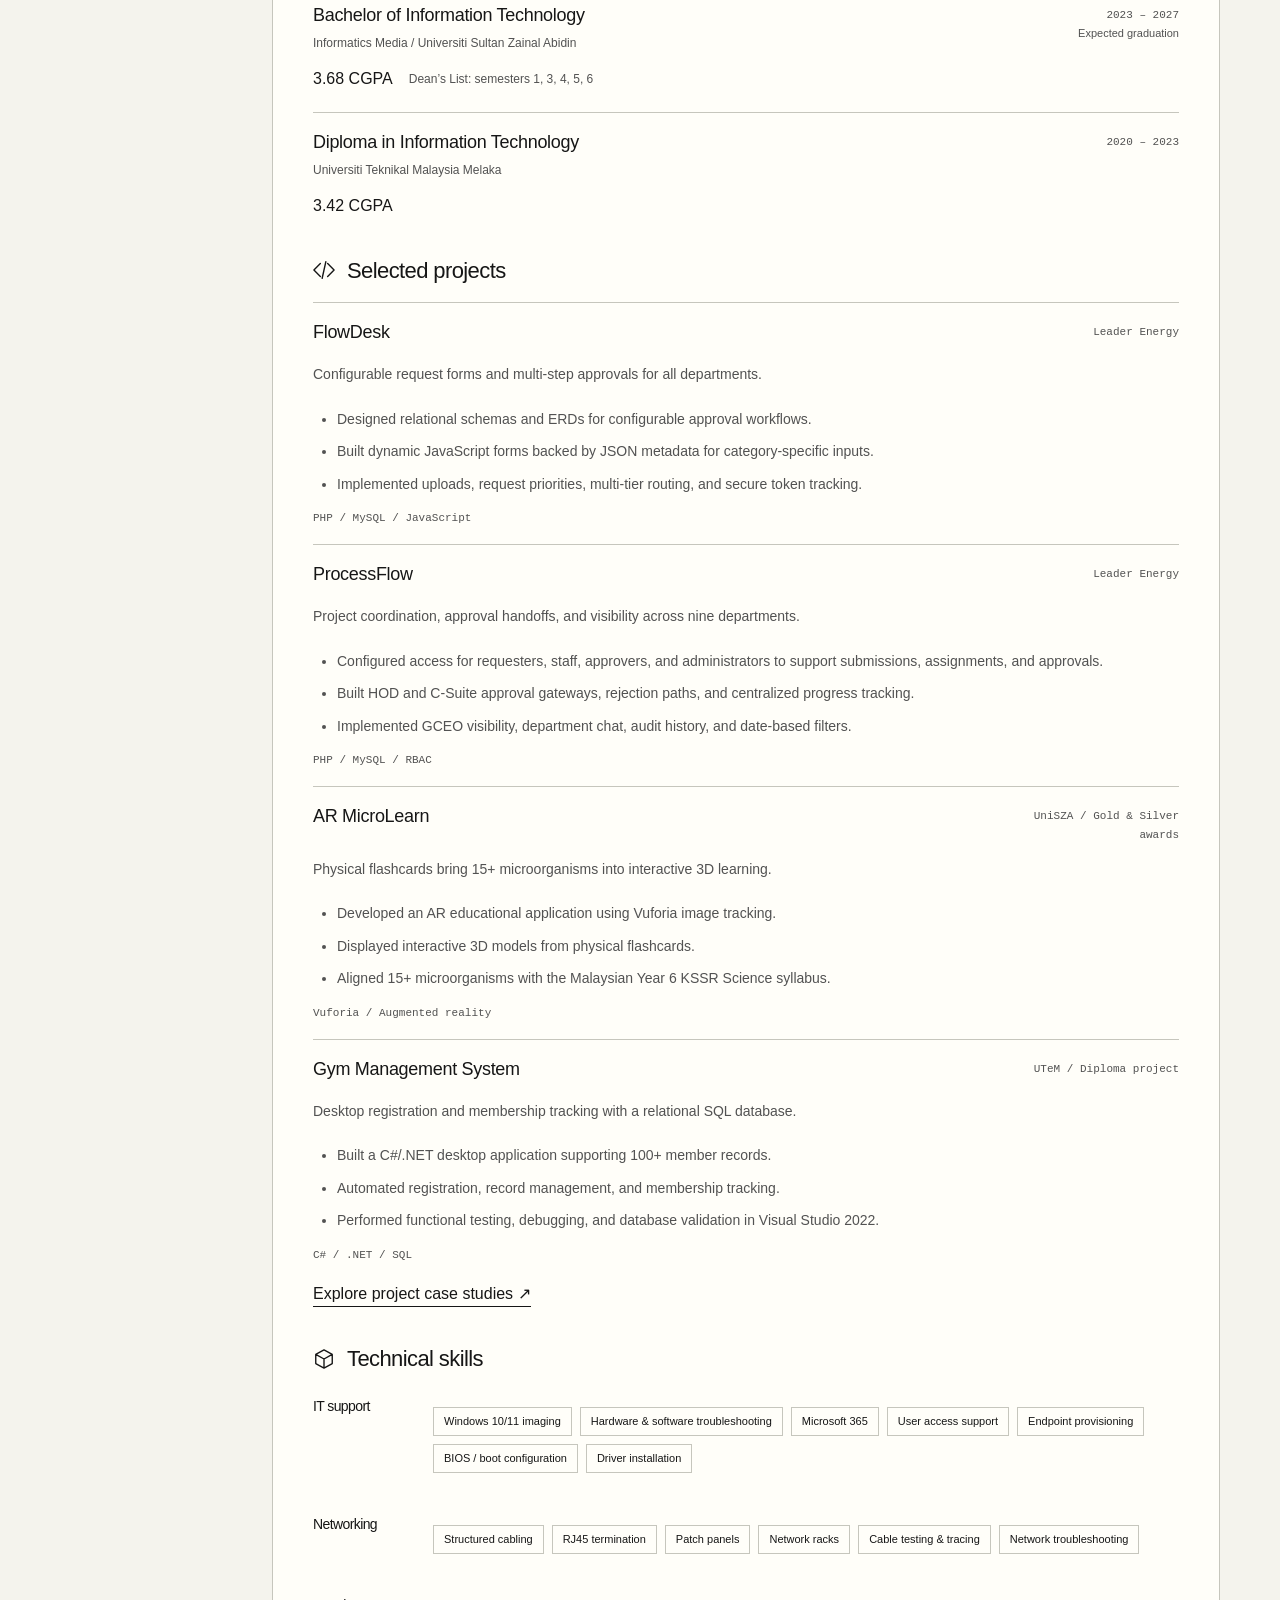
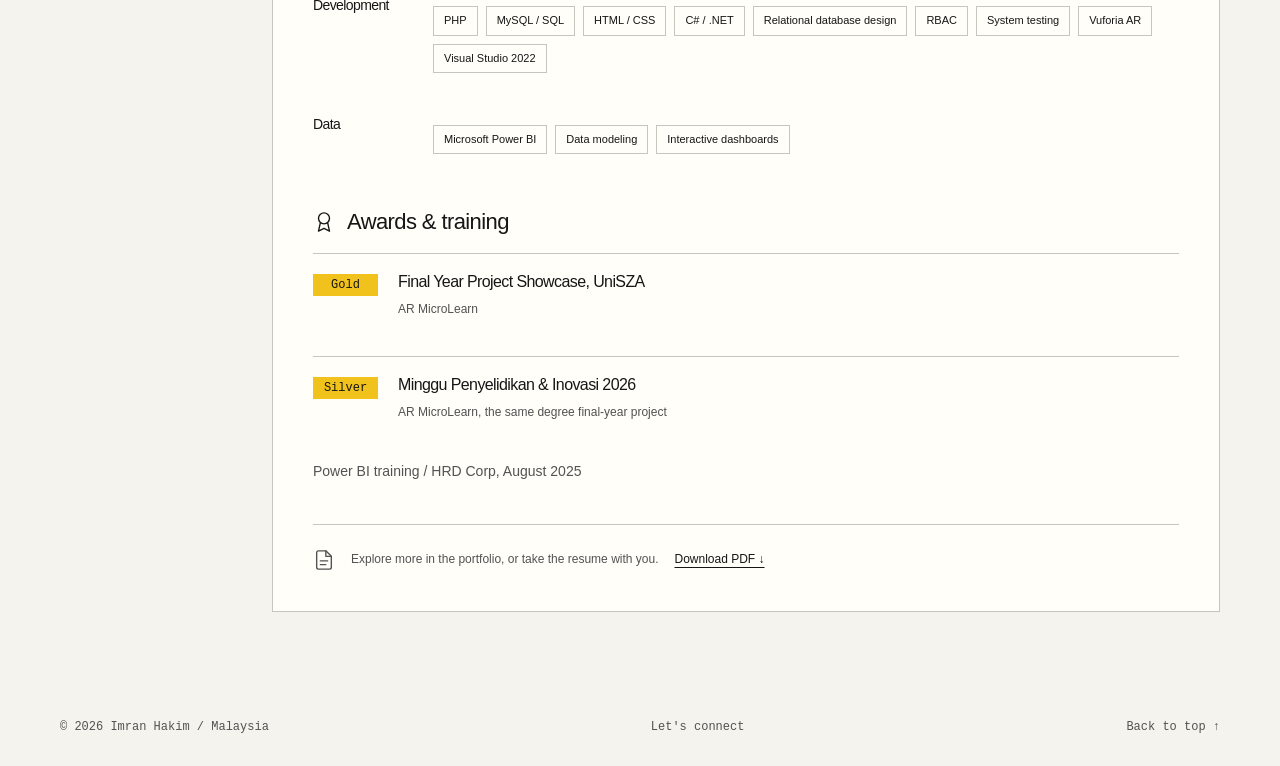
==== commit 2df03131: "Add portfolio link to resume" ====
--- a/resume.html
+++ b/resume.html
@@ -98,6 +98,7 @@
               <a href="mailto:imranhakimit02@gmail.com">imranhakimit02@gmail.com</a>
               <a href="tel:+601119809130">+60 11-1980 9130</a>
               <a href="https://www.linkedin.com/in/imran-hakim-0b195a366/" target="_blank" rel="noopener noreferrer">LinkedIn ↗</a>
+              <a href="https://imranhakimit02.github.io/imran-portfolio/index.html" target="_blank" rel="noopener noreferrer">Portfolio ↗</a>
             </div>
             <section>
               <h2 id="resume-profile" class="cv-heading">
--- a/styles.css
+++ b/styles.css
@@ -1398,7 +1398,7 @@
 .project-photo {
   display: block;
   width: 100%;
-  height: 280px;
+  height: auto;
   object-fit: cover;
   object-position: center 40%;
   border-bottom: 1px solid var(--border);
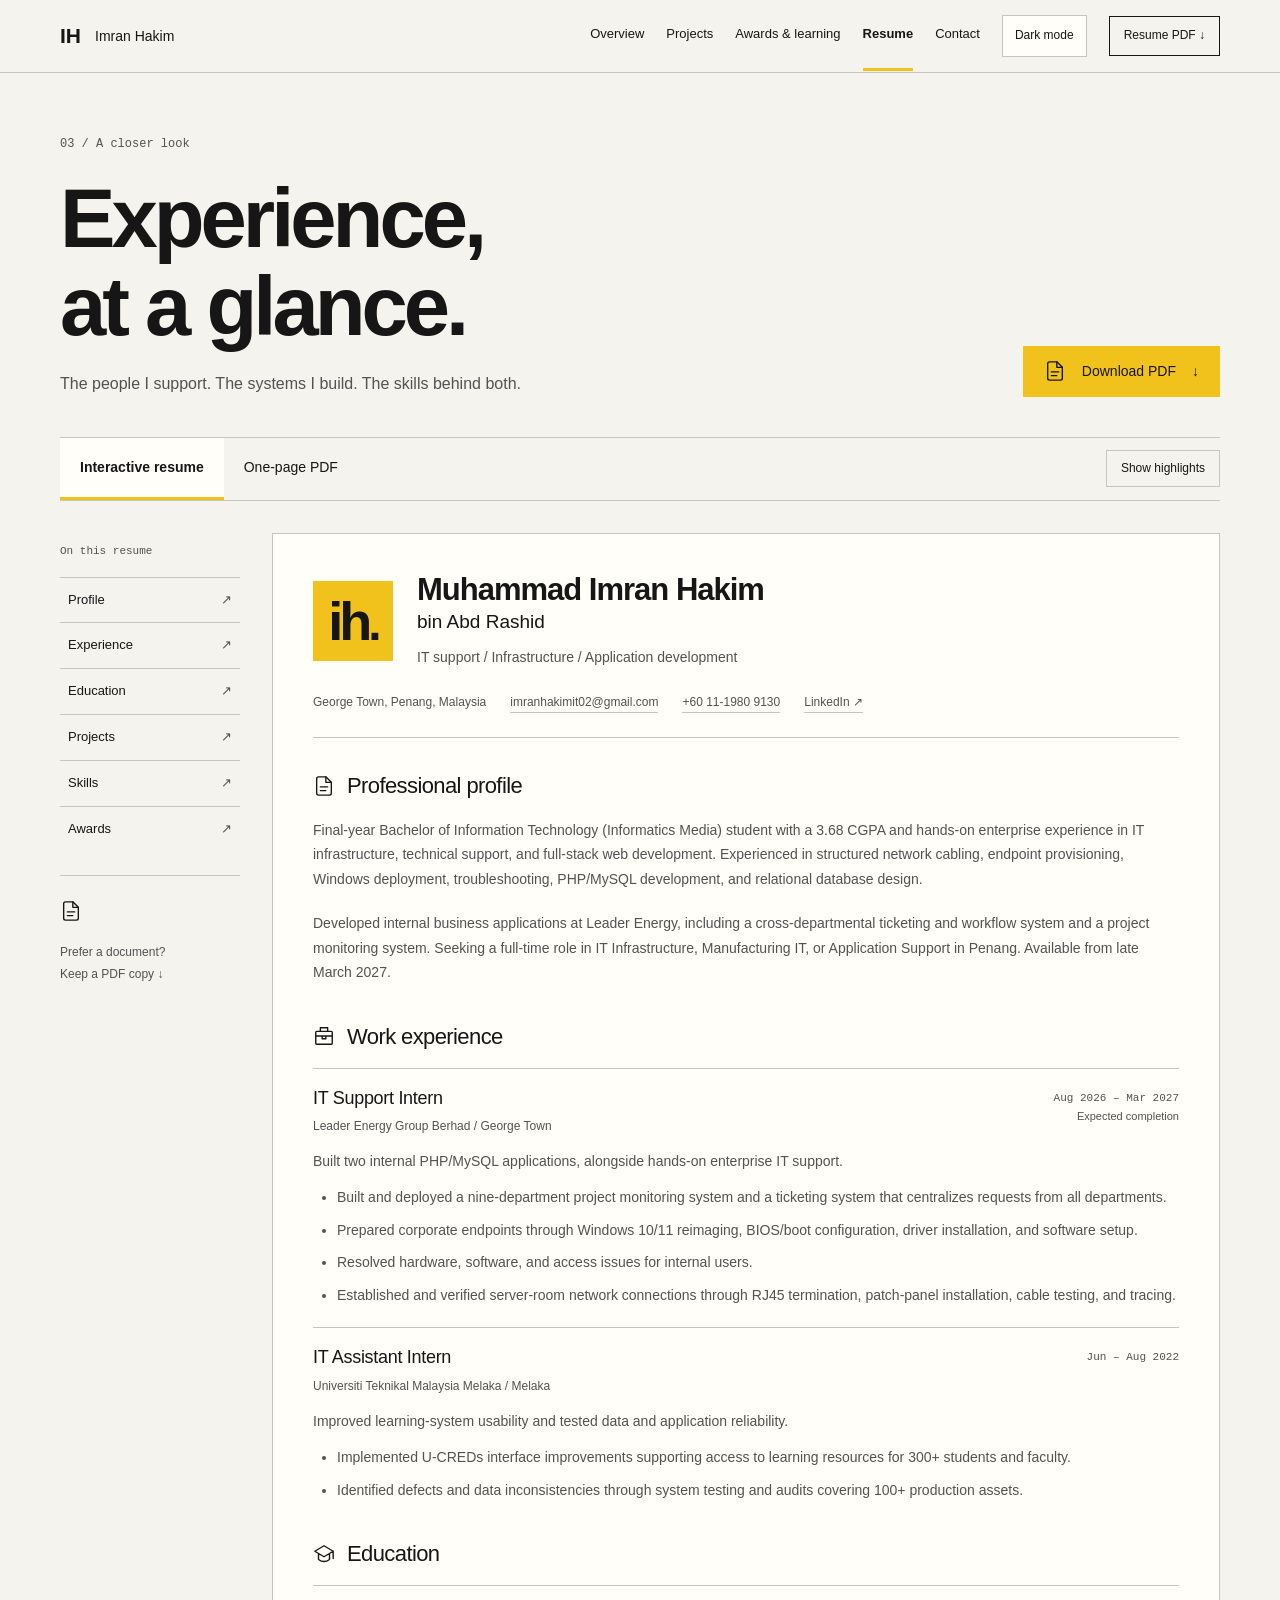
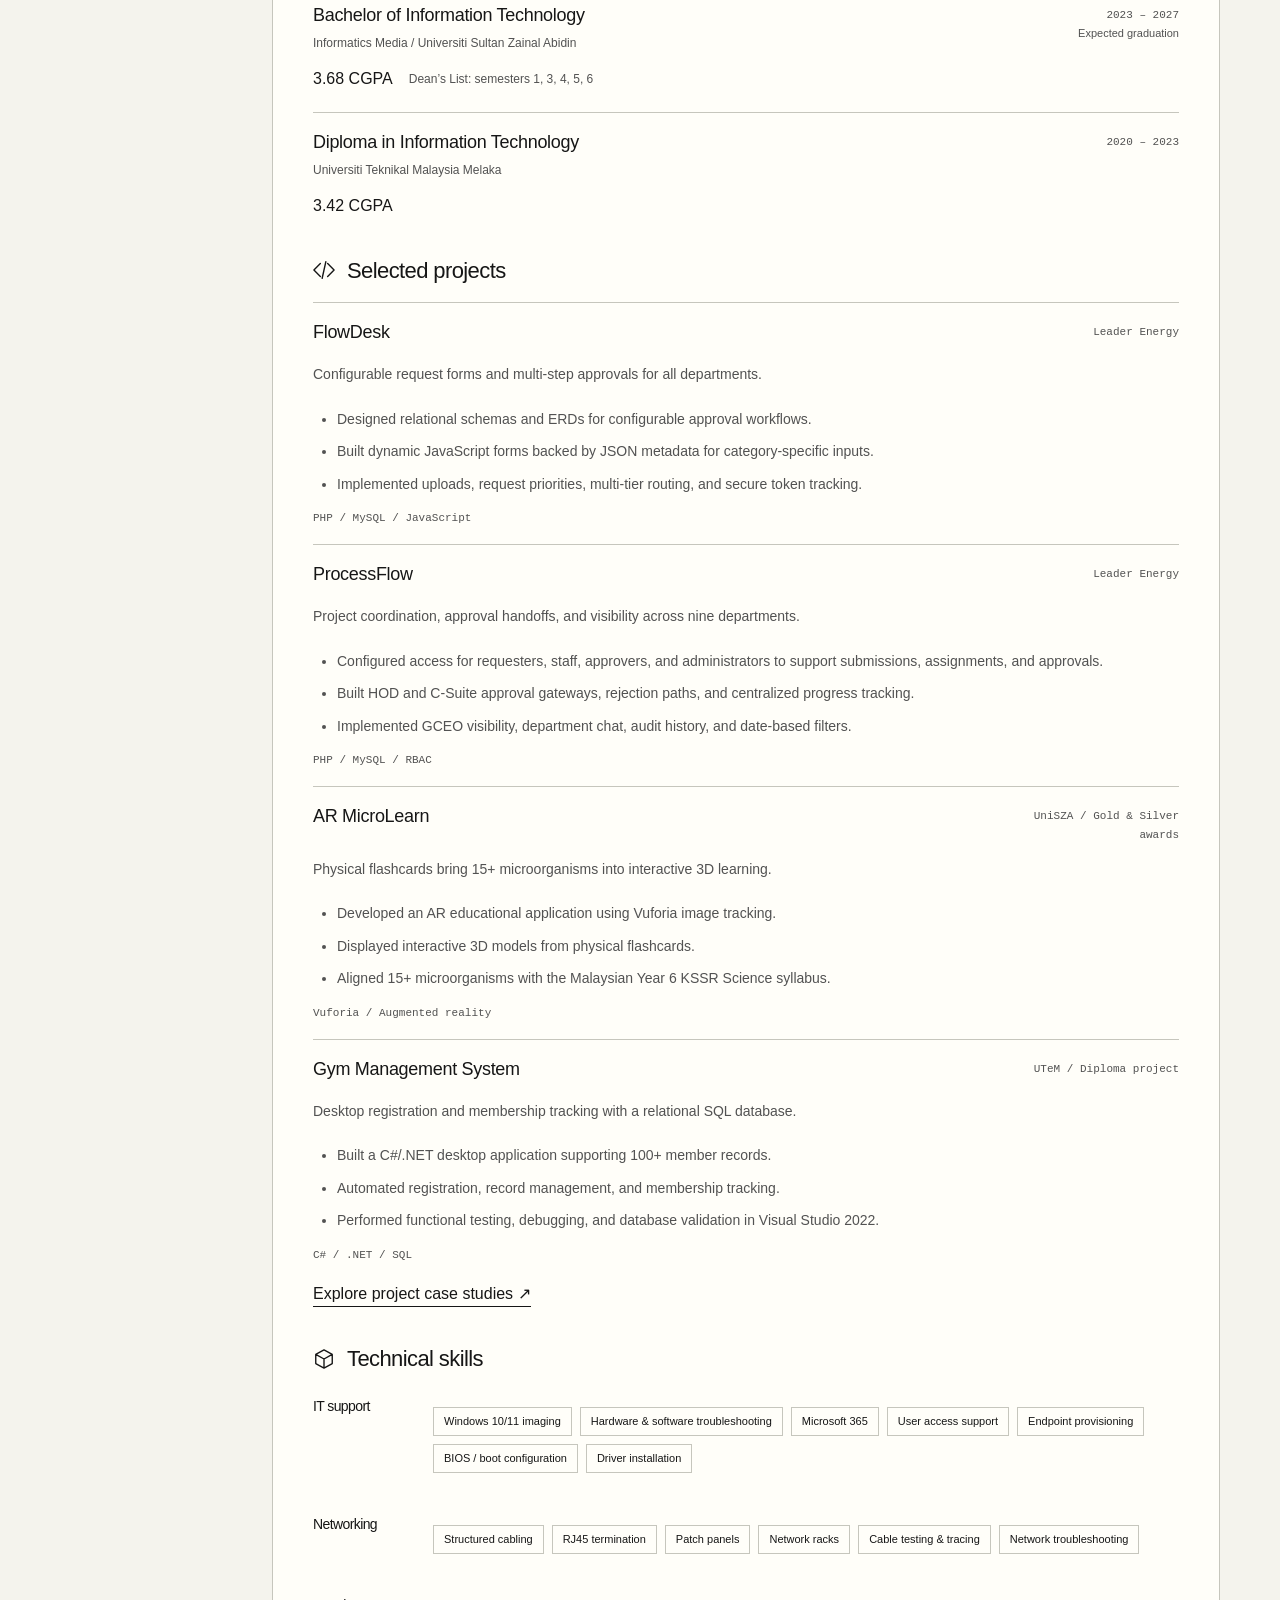
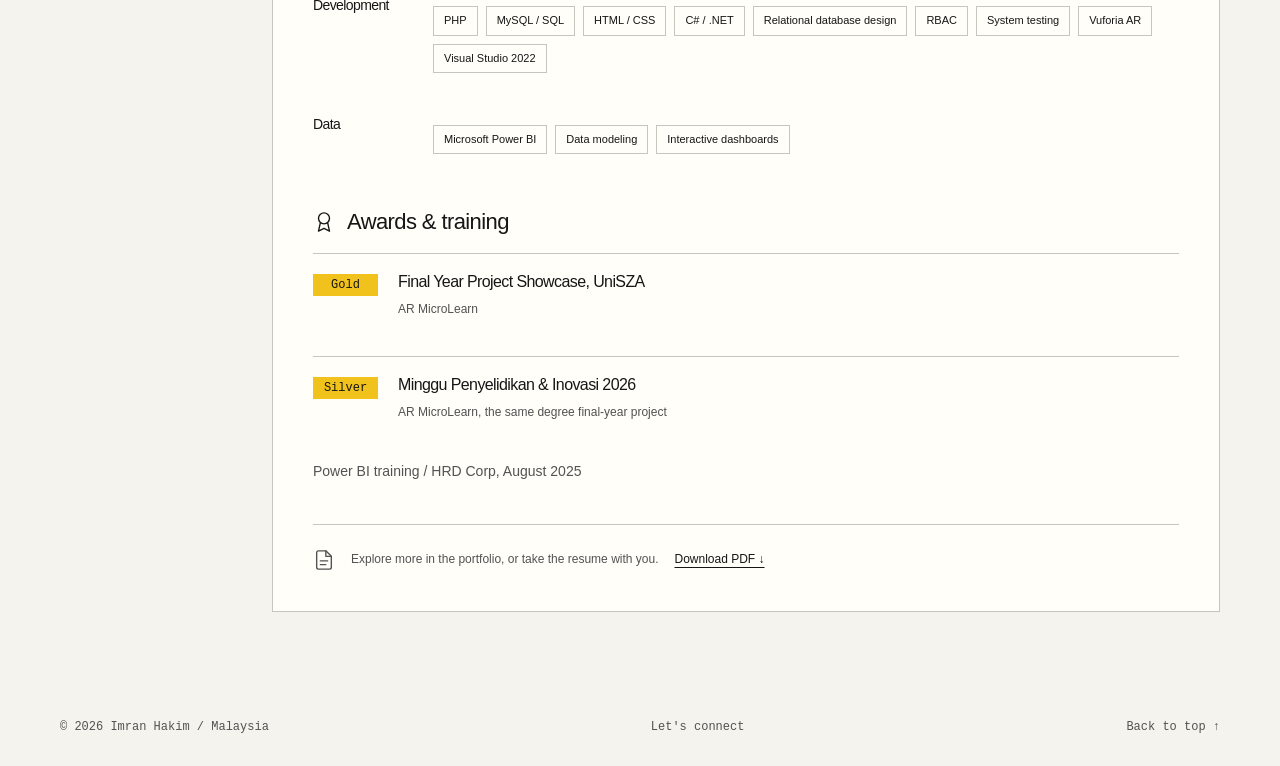
==== commit a7ee8eb8: "Remove portfolio link from resume Removed portfolio link from contact section." ====
--- a/resume.html
+++ b/resume.html
@@ -98,7 +98,6 @@
               <a href="mailto:imranhakimit02@gmail.com">imranhakimit02@gmail.com</a>
               <a href="tel:+601119809130">+60 11-1980 9130</a>
               <a href="https://www.linkedin.com/in/imran-hakim-0b195a366/" target="_blank" rel="noopener noreferrer">LinkedIn ↗</a>
-              <a href="https://imranhakimit02.github.io/imran-portfolio/index.html" target="_blank" rel="noopener noreferrer">Portfolio ↗</a>
             </div>
             <section>
               <h2 id="resume-profile" class="cv-heading">
